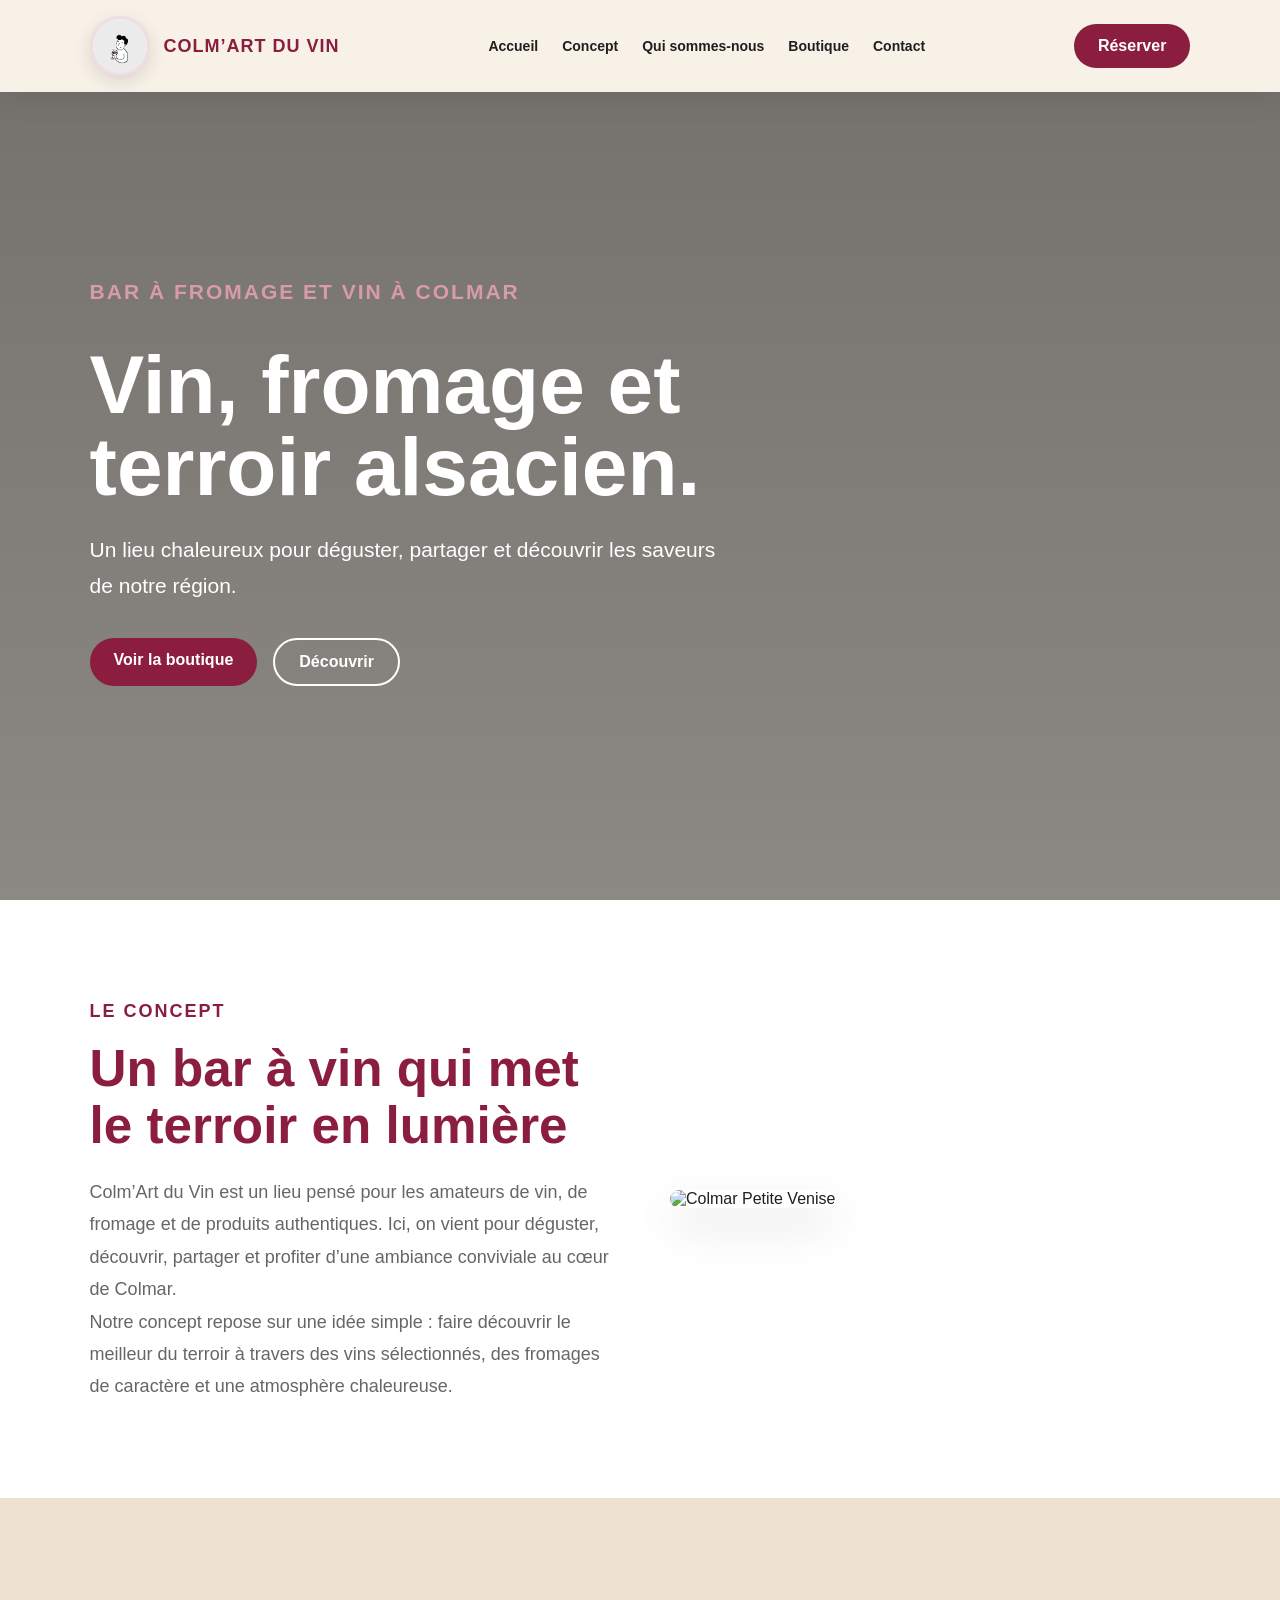
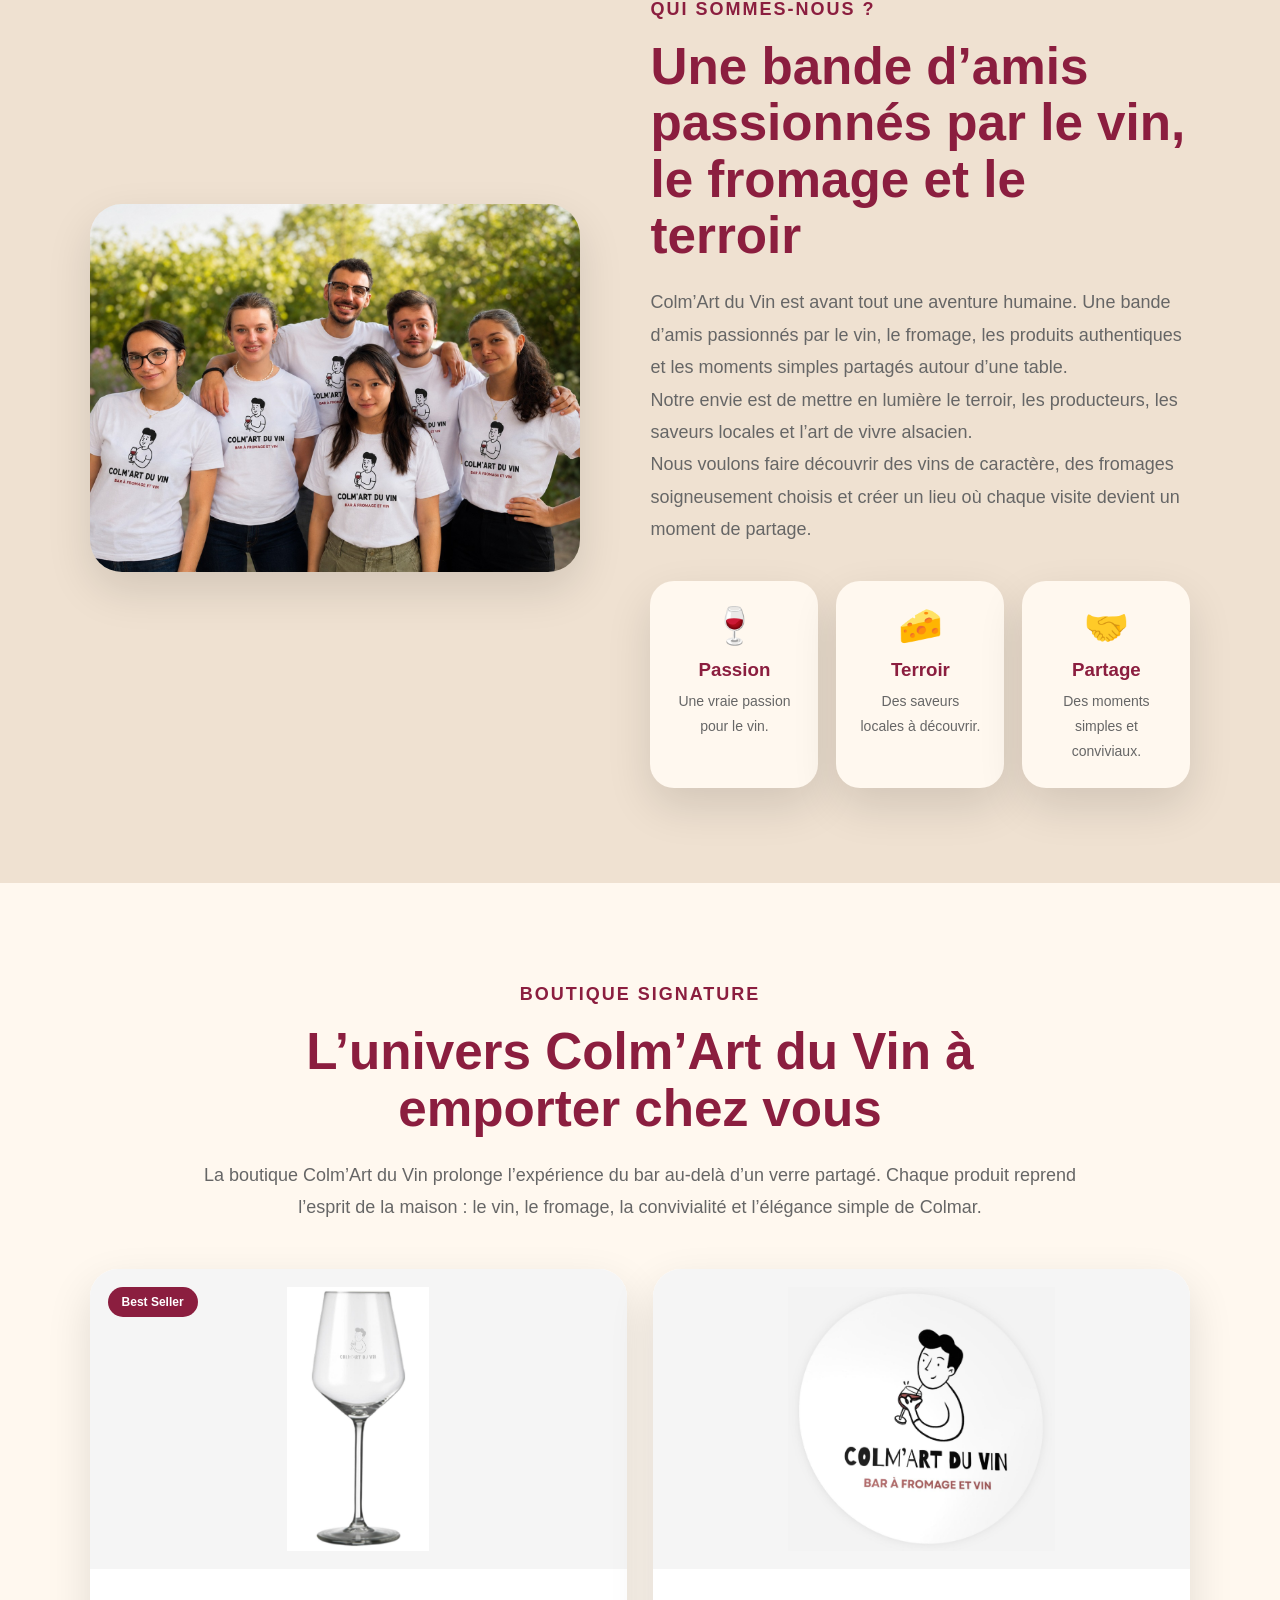
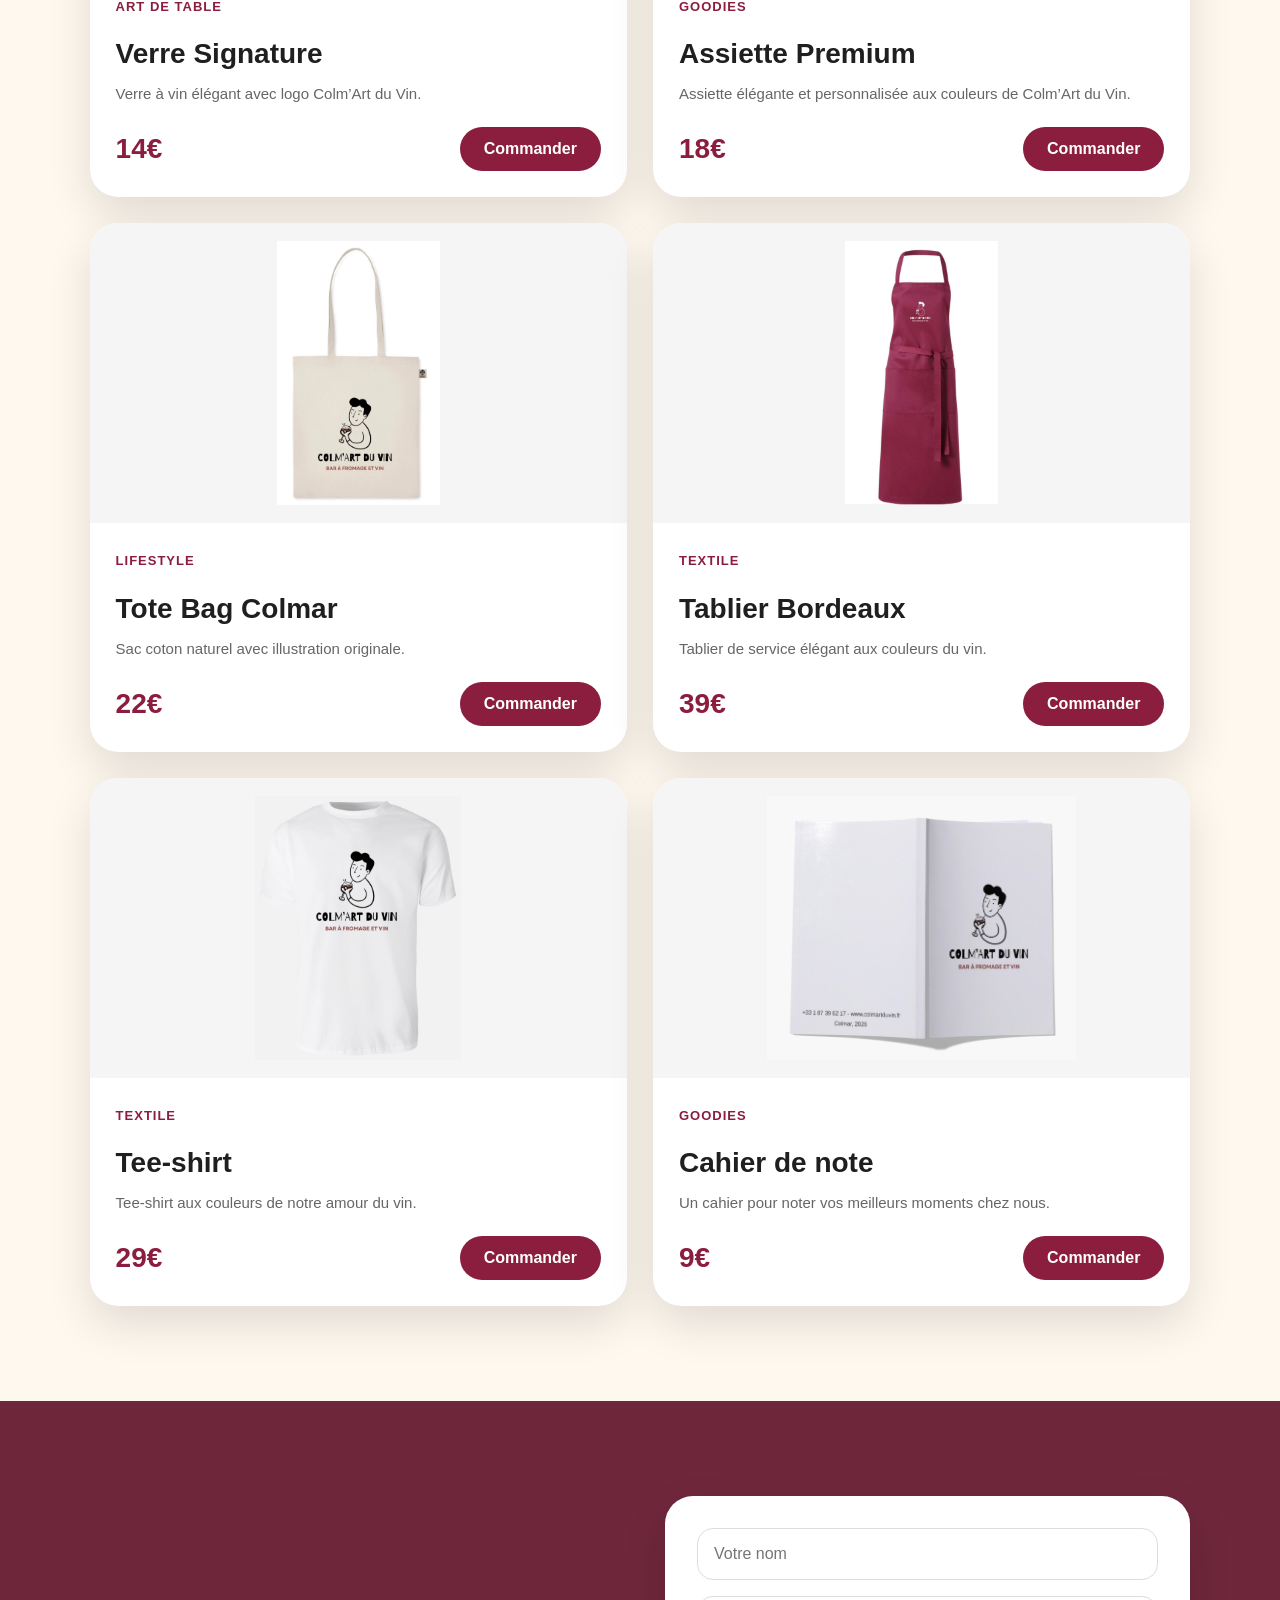
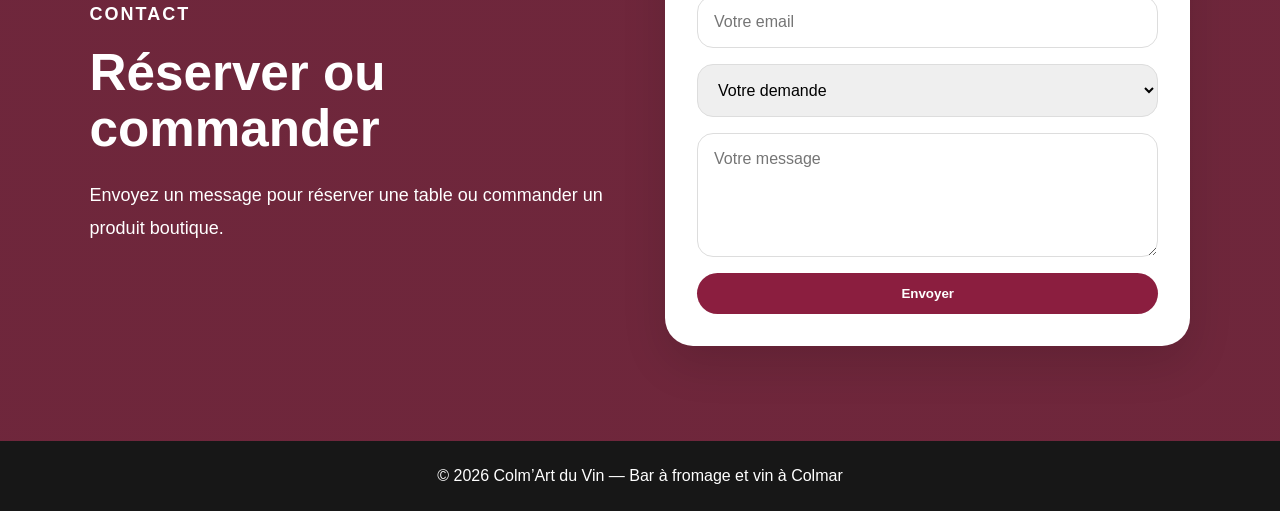
==== index.html @ b31fb1fb "Add files via upload" ====
<!DOCTYPE html>
<!--
Created using JS Bin
http://jsbin.com

Copyright (c) 2026 by golapomme (http://jsbin.com/zogumud/12/edit)

Released under the MIT license: http://jsbin.mit-license.org
-->
<meta name="robots" content="noindex">
<html lang="fr">
<head>
  <meta charset="UTF-8">
  <meta name="viewport" content="width=device-width, initial-scale=1.0">
  <title>Colm’Art du Vin | Bar à fromage et vin à Colmar</title>
  <link rel="stylesheet" href="./style.css">
</head>

<body>

<header class="site-header">
  <a href="#accueil" class="brand">
    <img src="./logo.png" alt="Logo Colm’Art du Vin">
    <span>Colm’Art du Vin</span>
  </a>

  <nav class="nav">
    <a href="#accueil">Accueil</a>
    <a href="#concept">Concept</a>
    <a href="#team">Qui sommes-nous</a>
    <a href="#boutique">Boutique</a>
    <a href="#contact">Contact</a>
  </nav>

  <a href="#contact" class="header-btn">Réserver</a>
</header>

<main>

<section id="accueil" class="hero">
  <div class="hero-content">
    <p class="eyebrow">Bar à fromage et vin à Colmar</p>
    <h1>Vin, fromage et terroir alsacien.</h1>
    <p>Un lieu chaleureux pour déguster, partager et découvrir les saveurs de notre région.</p>

    <div class="hero-actions">
      <a href="#boutique" class="btn">Voir la boutique</a>
      <a href="#concept" class="btn btn-outline">Découvrir</a>
    </div>
  </div>
</section>

<section id="concept" class="section concept-section">
  <div class="concept-text">
    <p class="eyebrow dark">Le concept</p>
    <h2>Un bar à vin qui met le terroir en lumière</h2>

    <p>
      Colm’Art du Vin est un lieu pensé pour les amateurs de vin, de fromage
      et de produits authentiques. Ici, on vient pour déguster, découvrir,
      partager et profiter d’une ambiance conviviale au cœur de Colmar.
    </p>

    <p>
      Notre concept repose sur une idée simple : faire découvrir le meilleur
      du terroir à travers des vins sélectionnés, des fromages de caractère
      et une atmosphère chaleureuse.
    </p>
  </div>

  <div class="concept-image">
    <img src="https://static.visit.alsace/wp-content/uploads/2019/01/thio-petite-venise-colmar-istock-sergey-dzyuba-1600x900.jpg" alt="Colmar Petite Venise">
  </div>
</section>

<section id="team" class="section team-section">
  <div class="team-container">
    <div class="team-image">
      <img src="./team.png" alt="Équipe Colm’Art du Vin">
    </div>

    <div class="team-content">
      <p class="eyebrow dark">Qui sommes-nous ?</p>
      <h2>Une bande d’amis passionnés par le vin, le fromage et le terroir</h2>

      <p>
        Colm’Art du Vin est avant tout une aventure humaine. Une bande d’amis
        passionnés par le vin, le fromage, les produits authentiques et les moments
        simples partagés autour d’une table.
      </p>

      <p>
        Notre envie est de mettre en lumière le terroir, les producteurs,
        les saveurs locales et l’art de vivre alsacien.
      </p>

      <p>
        Nous voulons faire découvrir des vins de caractère, des fromages soigneusement
        choisis et créer un lieu où chaque visite devient un moment de partage.
      </p>

      <div class="story-values">
        <div class="value-card">
          <span>🍷</span>
          <h3>Passion</h3>
          <p>Une vraie passion pour le vin.</p>
        </div>

        <div class="value-card">
          <span>🧀</span>
          <h3>Terroir</h3>
          <p>Des saveurs locales à découvrir.</p>
        </div>

        <div class="value-card">
          <span>🤝</span>
          <h3>Partage</h3>
          <p>Des moments simples et conviviaux.</p>
        </div>
      </div>
    </div>
  </div>
</section>

<section id="boutique" class="section shop-section">
  <div class="section-heading">
    <p class="eyebrow dark">Boutique Signature</p>
    <h2>L’univers Colm’Art du Vin à emporter chez vous</h2>

    <p class="shop-story">
      La boutique Colm’Art du Vin prolonge l’expérience du bar au-delà d’un verre partagé.
      Chaque produit reprend l’esprit de la maison : le vin, le fromage, la convivialité
      et l’élégance simple de Colmar.
    </p>
  </div>

  <div class="shop-grid">

    <article class="product-card">
      <span class="badge">Best Seller</span>
      <div class="product-image">
        <img src="./verre.jpeg" alt="Verre Signature">
      </div>
      <div class="product-info">
        <p class="product-category">Art de table</p>
        <h3>Verre Signature</h3>
        <p>Verre à vin élégant avec logo Colm’Art du Vin.</p>
        <div class="product-footer">
          <span class="price">14€</span>
          <a href="#contact" class="product-link">Commander</a>
        </div>
      </div>
    </article>

    <article class="product-card">
      <div class="product-image">
        <img src="./assiette.jpeg" alt="Assiette Premium">
      </div>
      <div class="product-info">
        <p class="product-category">Goodies</p>
        <h3>Assiette Premium</h3>
        <p>Assiette élégante et personnalisée aux couleurs de Colm’Art du Vin.</p>
        <div class="product-footer">
          <span class="price">18€</span>
          <a href="#contact" class="product-link">Commander</a>
        </div>
      </div>
    </article>

    <article class="product-card">
      <div class="product-image">
        <img src="./tote-bag.jpeg" alt="Tote Bag Colmar">
      </div>
      <div class="product-info">
        <p class="product-category">Lifestyle</p>
        <h3>Tote Bag Colmar</h3>
        <p>Sac coton naturel avec illustration originale.</p>
        <div class="product-footer">
          <span class="price">22€</span>
          <a href="#contact" class="product-link">Commander</a>
        </div>
      </div>
    </article>

    <article class="product-card">
      <div class="product-image">
        <img src="./tablier.jpeg" alt="Tablier Bordeaux">
      </div>
      <div class="product-info">
        <p class="product-category">Textile</p>
        <h3>Tablier Bordeaux</h3>
        <p>Tablier de service élégant aux couleurs du vin.</p>
        <div class="product-footer">
          <span class="price">39€</span>
          <a href="#contact" class="product-link">Commander</a>
        </div>
      </div>
    </article>

    <article class="product-card">
      <div class="product-image">
        <img src="./tee-shirt.jpeg" alt="Tee-shirt">
      </div>
      <div class="product-info">
        <p class="product-category">Textile</p>
        <h3>Tee-shirt</h3>
        <p>Tee-shirt aux couleurs de notre amour du vin.</p>
        <div class="product-footer">
          <span class="price">29€</span>
          <a href="#contact" class="product-link">Commander</a>
        </div>
      </div>
    </article>

   <article class="product-card">
  <div class="product-image">
    <img src="./cahier-note.jpeg" alt="Cahier de note">
  </div>

  <div class="product-info">
    <p class="product-category">Goodies</p>

    <h3>Cahier de note</h3>

    <p>Un cahier pour noter vos meilleurs moments chez nous.</p>

    <div class="product-footer">
      <span class="price">9€</span>
      <a href="#contact" class="product-link">Commander</a>
    </div>
  </div>
</article>

  </div>
</section>

<section id="contact" class="section contact-section">
  <div>
    <p class="eyebrow">Contact</p>
    <h2>Réserver ou commander</h2>
    <p>Envoyez un message pour réserver une table ou commander un produit boutique.</p>
  </div>

  <form class="contact-form">
    <input type="text" placeholder="Votre nom" required>
    <input type="email" placeholder="Votre email" required>

    <select required>
      <option value="">Votre demande</option>
      <option>Réservation</option>
      <option>Commande boutique</option>
      <option>Autre demande</option>
    </select>

    <textarea placeholder="Votre message" rows="5" required></textarea>
    <button type="submit">Envoyer</button>
  </form>
</section>

</main>

<footer class="footer">
  <p>© 2026 Colm’Art du Vin — Bar à fromage et vin à Colmar</p>
</footer>

<script src="./script.js"></script>

</body>
</html>
---- style.css ----
/* =========================
   COLM'ART DU VIN - STYLE
========================= */

:root {
  --wine: #8b1e3f;
  --dark-wine: #5f1028;
  --cream: #fff8ef;
  --beige: #efe1d1;
  --text: #1f1f1f;
  --muted: #666;
  --white: #ffffff;

  --shadow:
    0 18px 45px rgba(0,0,0,.12);
}

/* =========================
   RESET
========================= */

* {
  margin: 0;
  padding: 0;
  box-sizing: border-box;
}

html {
  scroll-behavior: smooth;
}

body {
  font-family: Arial, Helvetica, sans-serif;
  background: var(--cream);
  color: var(--text);
}

/* =========================
   HEADER
========================= */

.site-header {
  position: fixed;
  top: 0;
  width: 100%;

  padding: 16px 7%;

  background: rgba(255,248,239,.95);
  backdrop-filter: blur(12px);

  display: flex;
  align-items: center;
  justify-content: space-between;

  z-index: 999;

  box-shadow:
    0 8px 25px rgba(0,0,0,.08);
}

/* ===== LOGO ===== */

.brand {
  display: flex;
  align-items: center;
  gap: 14px;

  text-decoration: none;

  color: var(--wine);

  font-weight: 900;
  text-transform: uppercase;
  letter-spacing: 1px;
}

/* LOGO INTEGRÉ */

.brand img {
  width: 60px;
  height: 60px;

  object-fit: cover;

  border-radius: 50%;

  border: 3px solid rgba(139,30,63,.15);

  background: white;

  box-shadow:
    0 6px 18px rgba(0,0,0,.12);

  transition: .3s ease;
}

.brand:hover img {
  transform: scale(1.05);
}

.brand span {
  font-size: 18px;
}

/* =========================
   NAVIGATION
========================= */

.nav {
  display: flex;
  gap: 24px;
}

.nav a {
  text-decoration: none;

  color: var(--text);

  font-weight: 700;
  font-size: 14px;

  transition: .3s;
}

.nav a:hover {
  color: var(--wine);
}

/* =========================
   BUTTONS
========================= */

.header-btn,
.btn,
.product-link,
.contact-form button {
  background: var(--wine);
  color: white;

  padding: 13px 24px;

  border-radius: 999px;

  border: none;

  text-decoration: none;

  font-weight: 800;

  cursor: pointer;

  transition: .3s;
}

.header-btn:hover,
.btn:hover,
.product-link:hover,
.contact-form button:hover {
  background: var(--dark-wine);

  transform: translateY(-2px);
}

/* =========================
   HERO
========================= */

.hero {
  min-height: 100vh;

  background:
    linear-gradient(rgba(0,0,0,.55), rgba(0,0,0,.45)),
    url("https://www.troisfoisvin.com/wp-content/uploads/2022/03/pexels-martin-alargent-3861138-768x1024.jpg")
    center/cover no-repeat;

  display: flex;
  align-items: center;

  padding: 140px 7% 80px;

  color: white;
}

.hero-content {
  max-width: 760px;
}

.eyebrow {
  color: #d99aaa;

  text-transform: uppercase;

  letter-spacing: 2px;

  font-weight: 900;

  margin-bottom: 14px;
}

.eyebrow.dark {
  color: var(--wine);
}

.hero h1 {
  font-size: clamp(42px, 7vw, 82px);

  line-height: 1;

  margin-bottom: 24px;
}

.hero p {
  font-size: 21px;

  line-height: 1.7;

  max-width: 640px;

  margin-bottom: 34px;
}

.hero-actions {
  display: flex;
  gap: 16px;
  flex-wrap: wrap;
}

.btn-outline {
  background: transparent;
  border: 2px solid white;
}

.btn-outline:hover {
  background: white;
  color: var(--wine);
}

/* =========================
   SECTIONS
========================= */

.section {
  padding: 95px 7%;
}

.section h2 {
  color: var(--wine);

  font-size: clamp(32px, 4vw, 52px);

  line-height: 1.1;

  margin-bottom: 22px;
}

.section p {
  color: var(--muted);

  font-size: 18px;

  line-height: 1.8;
}

/* =========================
   CONCEPT
========================= */

.concept-section {
  background: white;

  display: grid;
  grid-template-columns: 1fr 1fr;

  gap: 60px;

  align-items: center;
}

.concept-image img {
  width: 100%;

  height: 600px;

  object-fit: cover;

  border-radius: 32px;

  box-shadow: var(--shadow);
}

/* =========================
   TEAM
========================= */

.team-section {
  background: var(--beige);
}

.team-container {
  display: grid;
  grid-template-columns: 1fr 1.1fr;

  gap: 70px;

  align-items: center;
}

.team-image img {
  width: 100%;
  max-height: 760px;

  object-fit: contain;

  border-radius: 32px;

  box-shadow: var(--shadow);
}

.story-values {
  display: grid;
  grid-template-columns: repeat(3, 1fr);

  gap: 18px;

  margin-top: 35px;
}

.value-card {
  background: var(--cream);

  padding: 24px;

  border-radius: 24px;

  text-align: center;

  box-shadow: var(--shadow);
}

.value-card span {
  font-size: 36px;
}

.value-card h3 {
  color: var(--wine);

  margin: 12px 0 8px;
}

.value-card p {
  font-size: 14px;
}

/* =========================
   COLMAR
========================= */

.colmar-section {
  background: white;
}

.section-heading {
  text-align: center;

  max-width: 900px;

  margin: 0 auto 45px;
}

.colmar-grid {
  display: grid;
  grid-template-columns: 1fr 1fr;

  gap: 26px;
}

.colmar-grid img {
  width: 100%;

  height: 420px;

  object-fit: cover;

  border-radius: 30px;

  box-shadow: var(--shadow);
}

/* =========================
   BOUTIQUE
========================= */

.shop-section {
  background: var(--cream);
}

.shop-story {
  max-width: 950px;
  margin: auto;
}

.shop-grid {
  display: grid;
  grid-template-columns: repeat(2, 1fr);

  gap: 26px;
}

.product-card {
  background: white;

  border-radius: 28px;

  overflow: hidden;

  position: relative;

  box-shadow: var(--shadow);

  transition: .3s;
}

.product-card:hover {
  transform: translateY(-8px);
}

.product-image {
  height: 300px;

  background: #f5f5f5;

  display: flex;
  align-items: center;
  justify-content: center;

  overflow: hidden;
}

.product-image img {
  width: 100%;
  height: 100%;

  object-fit: contain;

  padding: 18px;

  transition: .45s;
}

.product-card:hover .product-image img {
  transform: scale(1.06);
}

.product-info {
  padding: 26px;
}

.product-category {
  color: var(--wine) !important;

  font-size: 13px !important;

  font-weight: 900;

  text-transform: uppercase;

  letter-spacing: 1px;

  margin-bottom: 8px;
}

.product-info h3 {
  font-size: 28px;

  margin-bottom: 10px;
}

.product-info p {
  font-size: 15px;

  margin-bottom: 20px;
}

.product-footer {
  display: flex;
  align-items: center;
  justify-content: space-between;
}

.price {
  color: var(--wine);

  font-size: 28px;

  font-weight: 900;
}

.badge {
  position: absolute;

  top: 18px;
  left: 18px;

  background: var(--wine);

  color: white;

  padding: 8px 14px;

  border-radius: 999px;

  font-size: 12px;

  font-weight: 900;

  z-index: 2;
}

/* =========================
   CONTACT
========================= */

.contact-section {
  background:
    linear-gradient(rgba(95,16,40,.9), rgba(95,16,40,.9)),
    url("https://static.visit.alsace/wp-content/uploads/2019/01/thio-petite-venise-colmar-istock-sergey-dzyuba-1600x900.jpg")
    center/cover no-repeat;

  color: white;

  display: grid;
  grid-template-columns: 1fr 1fr;

  gap: 50px;

  align-items: center;
}

.contact-section h2,
.contact-section p {
  color: white;
}

.contact-form {
  background: white;

  padding: 32px;

  border-radius: 28px;

  box-shadow: var(--shadow);

  display: flex;
  flex-direction: column;

  gap: 16px;
}

.contact-form input,
.contact-form select,
.contact-form textarea {
  width: 100%;

  border: 1px solid #ddd;

  border-radius: 16px;

  padding: 16px;

  font-size: 16px;

  font-family: inherit;
}

/* =========================
   FOOTER
========================= */

.footer {
  background: #171717;

  color: white;

  text-align: center;

  padding: 26px 7%;
}

/* =========================
   RESPONSIVE
========================= */

@media (max-width: 950px) {

  .nav {
    display: none;
  }

  .concept-section,
  .team-container,
  .contact-section {
    grid-template-columns: 1fr;
  }

  .story-values,
  .shop-grid,
  .colmar-grid {
    grid-template-columns: 1fr;
  }

  .team-image img,
  .concept-image img {
    height: 500px;
  }
}

@media (max-width: 620px) {

  .site-header {
    padding: 14px 5%;
  }

  .brand span {
    font-size: 13px;
  }

  .header-btn {
    display: none;
  }

  .hero {
    padding: 130px 5% 70px;
  }

  .section {
    padding: 70px 5%;
  }

  .team-image img,
  .concept-image img,
  .colmar-grid img {
    height: 340px;
  }

  .shop-grid {
    grid-template-columns: 1fr;
  }

  .brand img {
    width: 52px;
    height: 52px;
  }
}
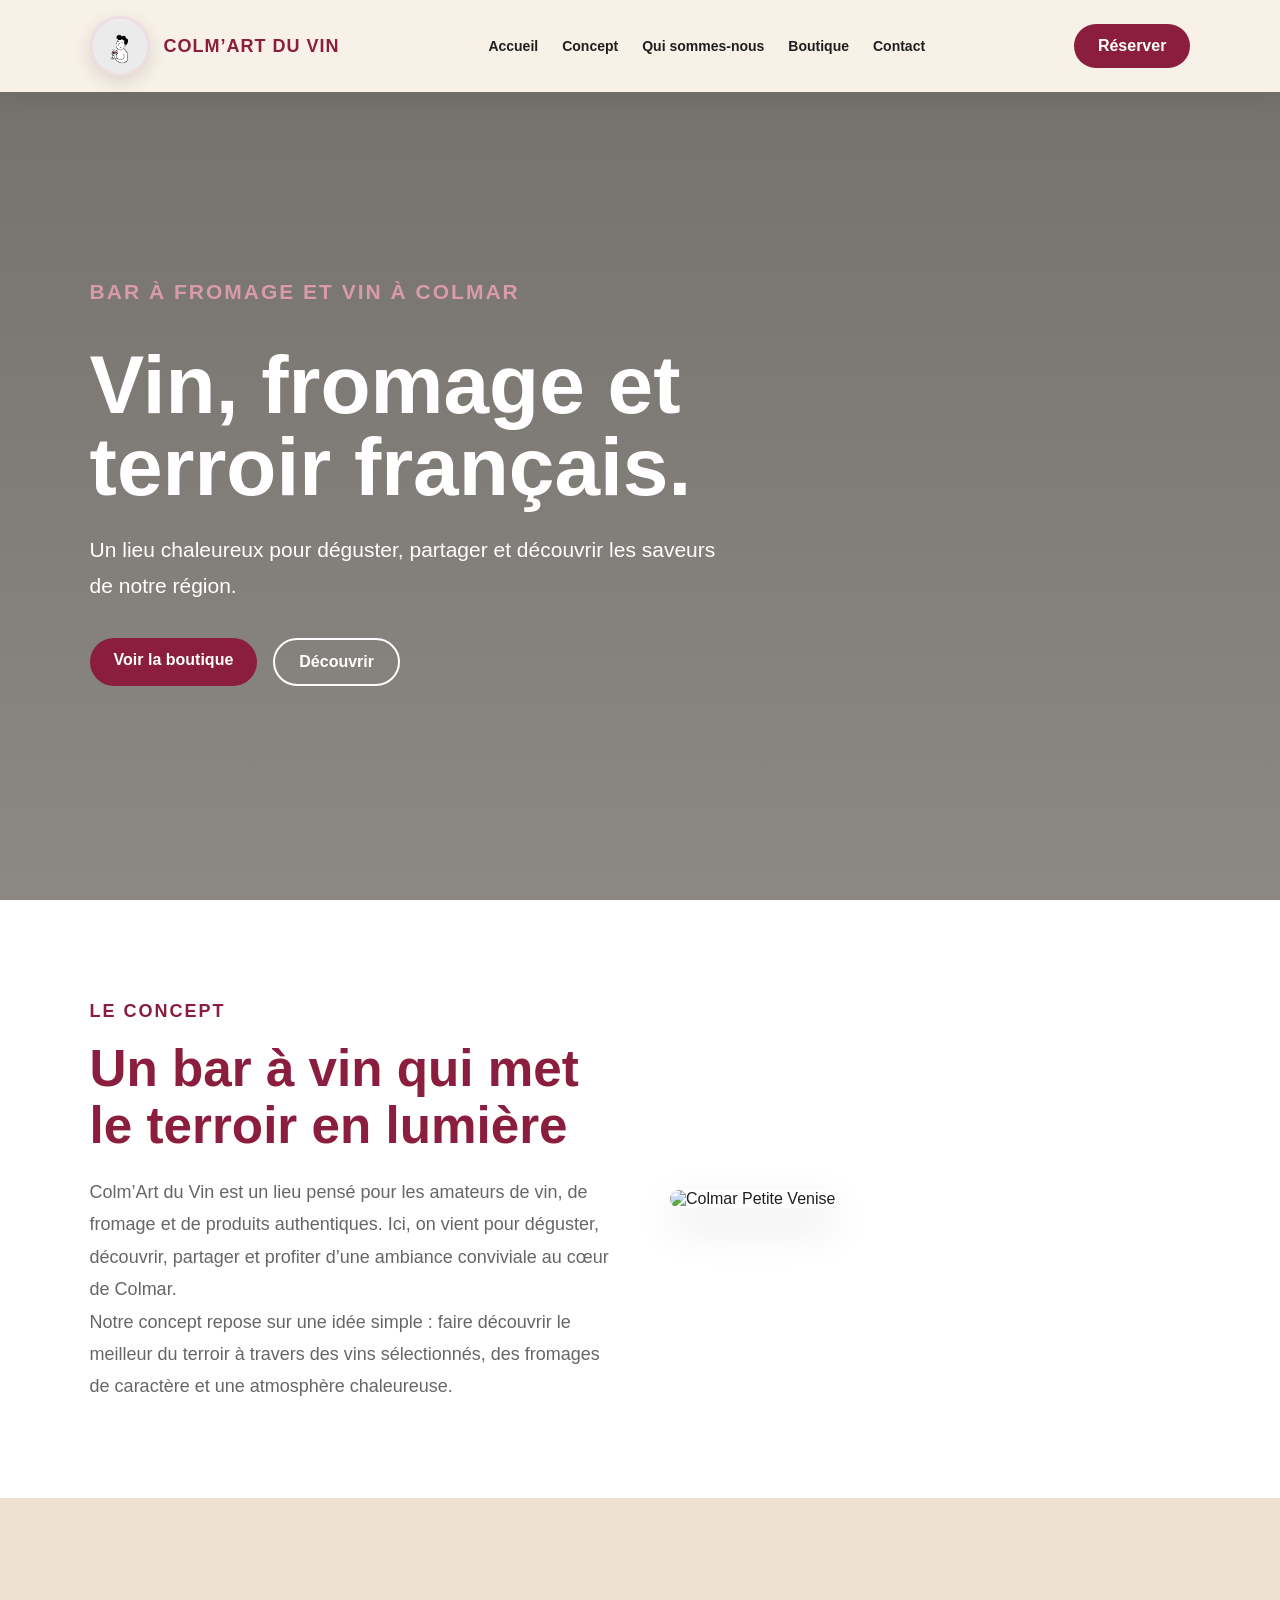
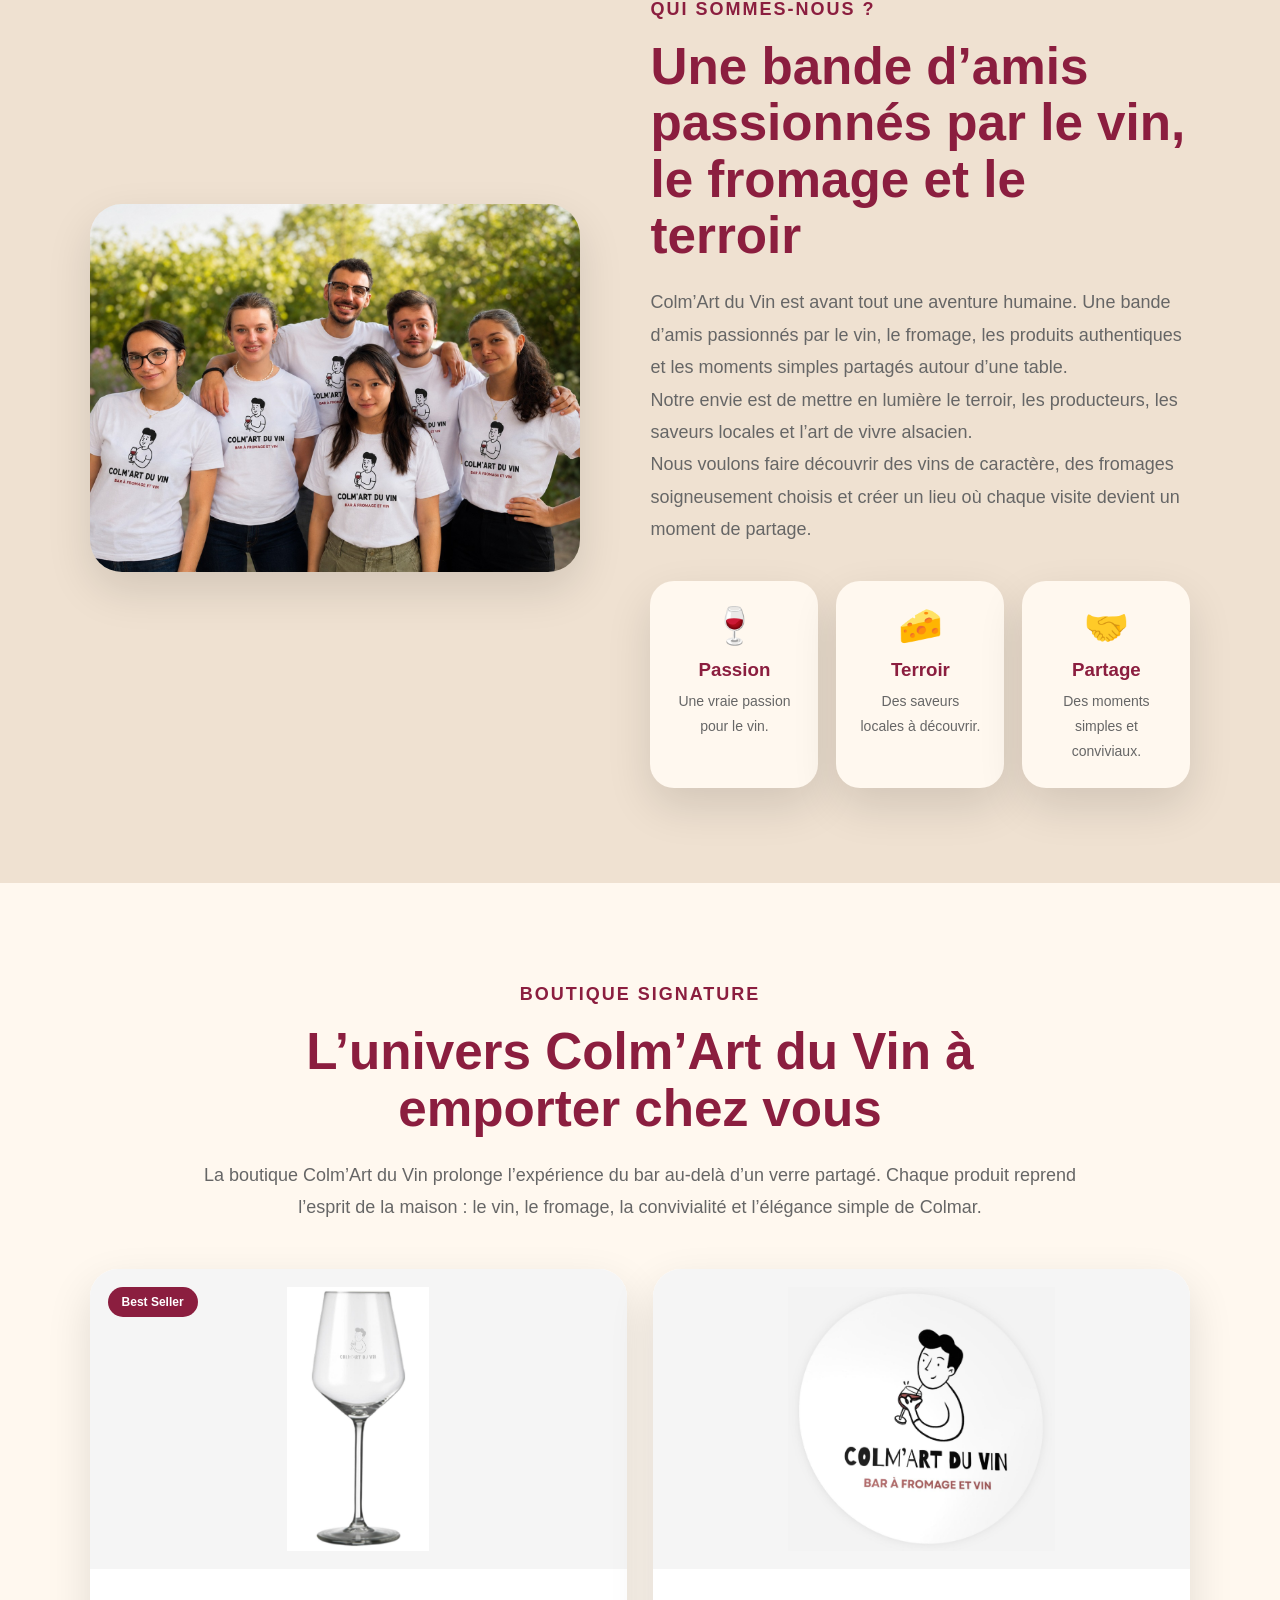
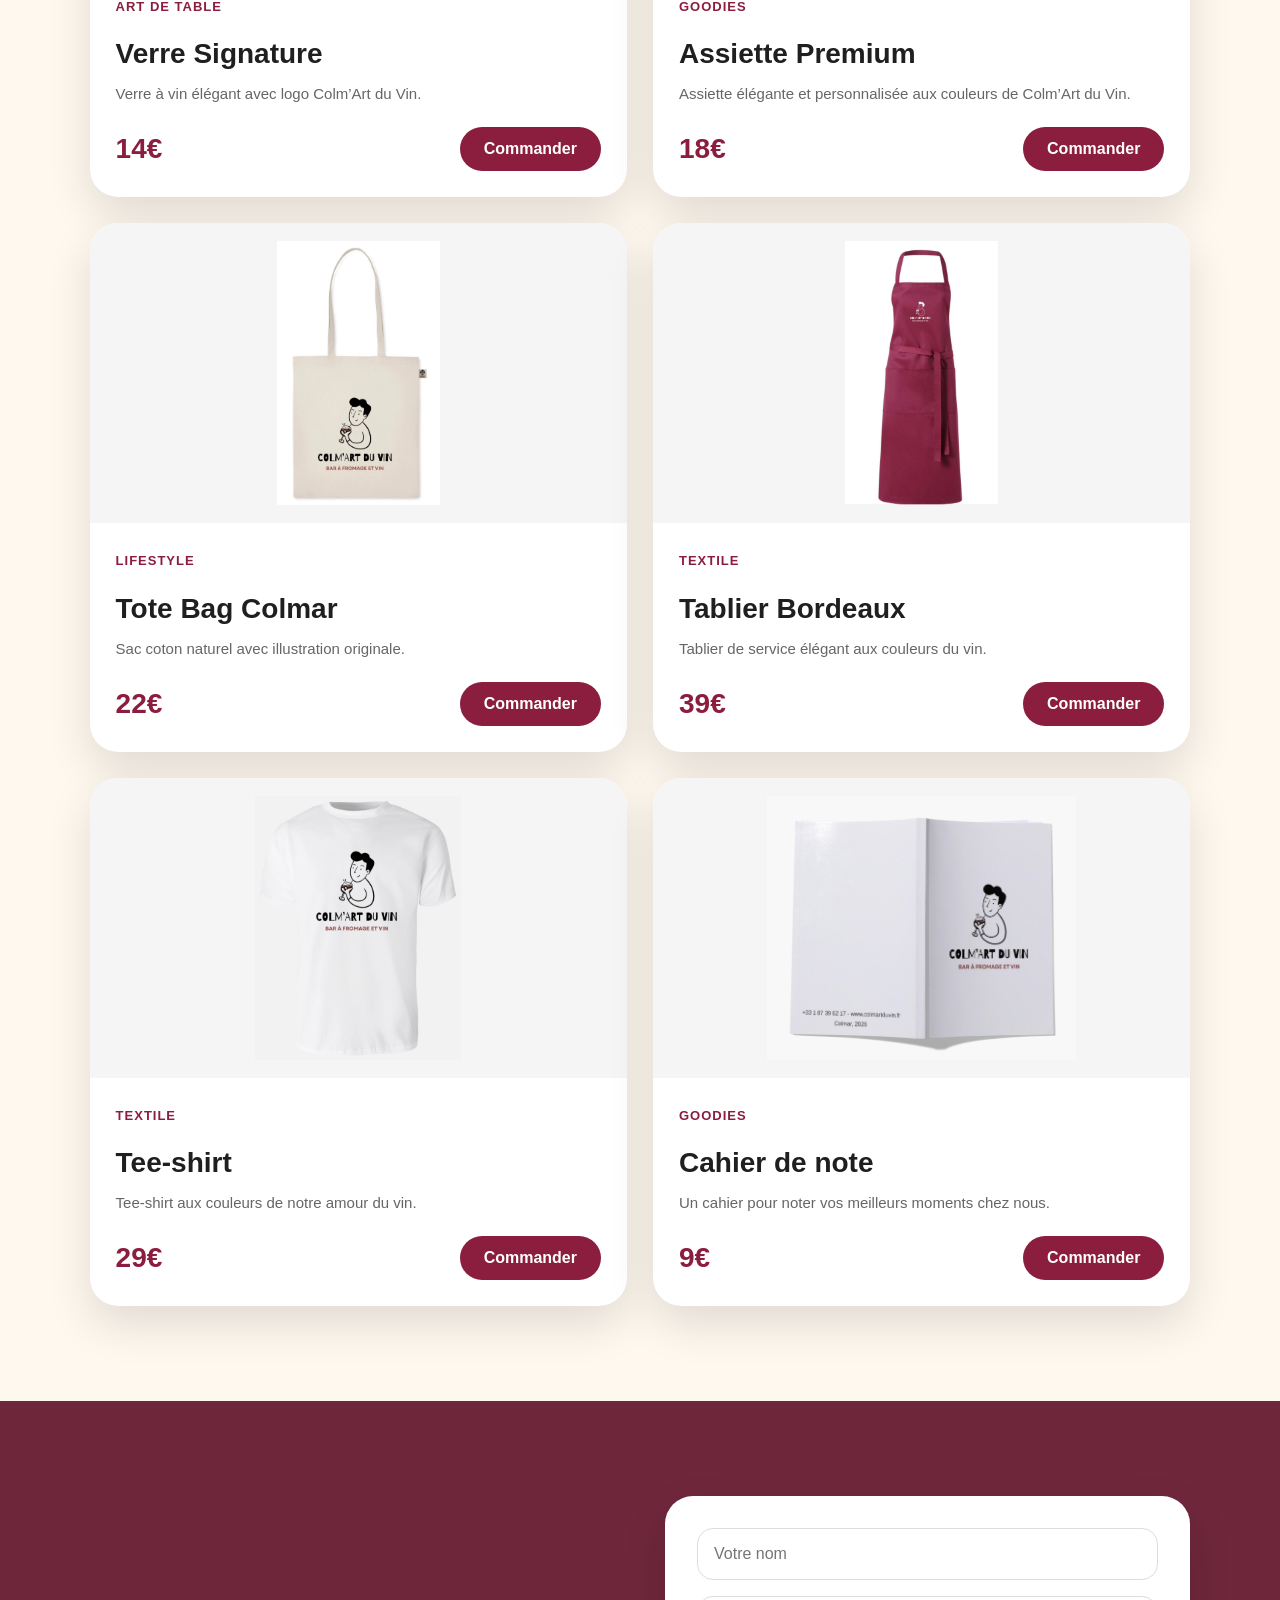
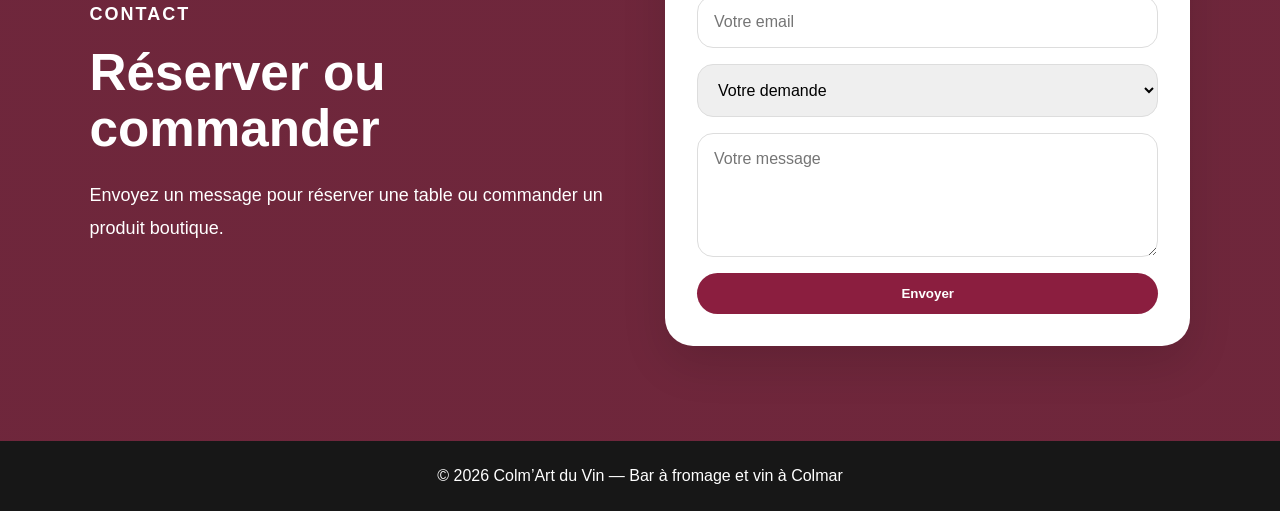
==== commit bcdb43b2: "index.html" ====
--- a/index.html
+++ b/index.html
@@ -40,7 +40,7 @@
 <section id="accueil" class="hero">
   <div class="hero-content">
     <p class="eyebrow">Bar à fromage et vin à Colmar</p>
-    <h1>Vin, fromage et terroir alsacien.</h1>
+    <h1>Vin, fromage et terroir français.</h1>
     <p>Un lieu chaleureux pour déguster, partager et découvrir les saveurs de notre région.</p>
 
     <div class="hero-actions">
@@ -266,4 +266,4 @@
 <script src="./script.js"></script>
 
 </body>
-</html>+</html>
